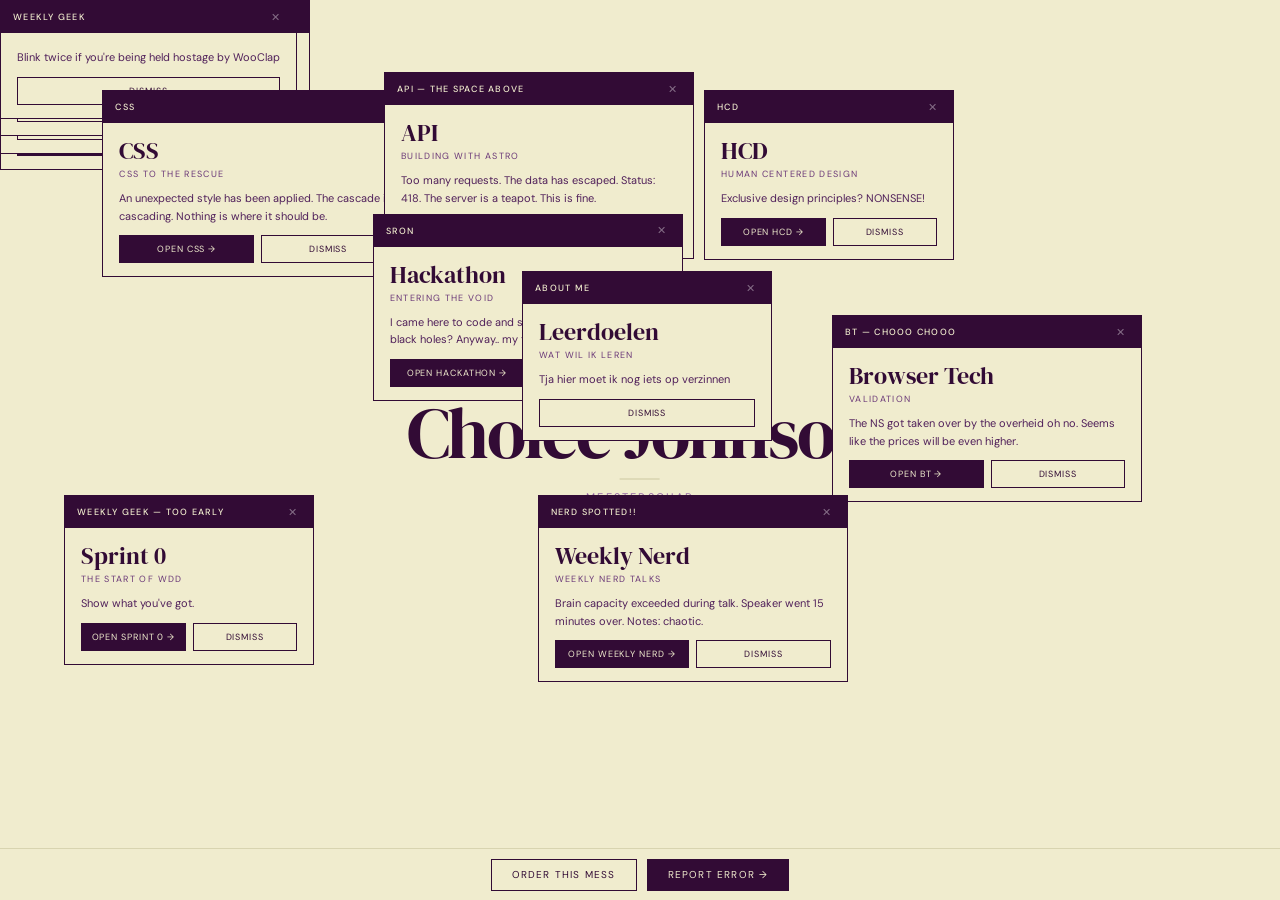
==== index.html @ 21bd7e6a "12 mei" ====
<!DOCTYPE html>
<html lang="en">
<head>
  <meta charset="UTF-8">
  <meta name="viewport" content="width=device-width, initial-scale=1.0">
  <title>Choice Johnson — Meesterschap</title>
  <link rel="preconnect" href="https://fonts.googleapis.com">
  <link rel="preconnect" href="https://fonts.gstatic.com" crossorigin>
  <link href="https://fonts.googleapis.com/css2?family=DM+Serif+Display:ital@0;1&family=DM+Sans:wght@300;400;500&display=swap" rel="stylesheet">
  <link rel="stylesheet" href="styles/style.css">
</head>
<body>
  <input type="checkbox" id="toggle-order" hidden>

  <div id="bg-text" aria-hidden="true">
    <h1 id="bg-name">Choice Johnson 
        
    </h1>
    <div id="bg-line"></div>
    <p id="bg-sub">Meesterschap</p>
  </div>

  <div id="ordered-view">
    <div id="ordered-body">
      <div id="ordered-content">
        <h2 id="ordered-heading">I'm Choice<br>This is my blog :)</h2>
        <p id="ordered-p">Part of the WDD Meesterschap</p>
        <div id="ordered-grid">
            <a class="ordered-item" href="subjects.html#sprintnul">
                <div class="ordered-item-name">Sprint 0</div>
                <div class="ordered-item-sub">The start</div>
            </a>
            <a class="ordered-item" href="subjects.html#css">
                <div class="ordered-item-name">CSS</div>
                <div class="ordered-item-sub">CSS to the rescue</div>
            </a>
            <a class="ordered-item" href="subjects.html#bt">
                <div class="ordered-item-name">BT</div>
                <div class="ordered-item-sub">Browser Technology</div>
            </a>
            <a class="ordered-item" href="subjects.html#hcd">
                <div class="ordered-item-name">HCD</div>
                <div class="ordered-item-sub">Human Centered Design</div>
            </a>
            <a class="ordered-item" href="subjects.html#hackathon">
                <div class="ordered-item-name">Hackathon</div>
                <div class="ordered-item-sub">Coding speedrun</div>
            </a>
            <a class="ordered-item" href="subjects.html#api">
                <div class="ordered-item-name">API</div>
                <div class="ordered-item-sub">Building with data</div>
            </a>
            <a class="ordered-item" href="forum.html">
                <div class="ordered-item-name">Weekly Nerd</div>
                <div class="ordered-item-sub">Guestspeakers insights</div>
            </a>
            <a class="ordered-item" href="#">

            </a>
            <a class="ordered-item" href="#">
       
            </a>
        </div>
      </div>
    </div>
  </div>


  <div popover="manual" id="win-css" class="win subject">
    <div class="win-bar">
      <span class="win-title">CSS</span>
      <button class="win-x" popovertarget="win-css" popovertargetaction="hide" aria-label="Close">&#x2715;</button>
    </div>
    <div class="win-body">
      <p class="win-subject">CSS</p>
      <p class="win-sub">CSS to the rescue</p>
      <p class="win-msg">An unexpected style has been applied. The cascade is cascading. Nothing is where it should be.</p>
      <div class="win-btns">
        <a class="wbtn primary" href="css.html">Open CSS →</a>
        <button class="wbtn" popovertarget="win-css" popovertargetaction="hide">Dismiss</button>
      </div>
    </div>
  </div>

  <div popover="manual" id="win-hcd" class="win subject">
    <div class="win-bar">
      <span class="win-title">HCD</span>
      <button class="win-x" popovertarget="win-hcd" popovertargetaction="hide" aria-label="Close">&#x2715;</button>
    </div>
    <div class="win-body">
      <p class="win-subject">HCD</p>
      <p class="win-sub">Human Centered Design</p>
      <p class="win-msg">Exclusive design principles? NONSENSE!</p>
      <div class="win-btns">
        <a class="wbtn primary" href="hcd.html">Open HCD →</a>
        <button class="wbtn" popovertarget="win-hcd" popovertargetaction="hide">Dismiss</button>
      </div>
    </div>
  </div>

  <div popover="manual" id="win-api" class="win subject">
    <div class="win-bar">
      <span class="win-title">API — The Space Above</span>
      <button class="win-x" popovertarget="win-api" popovertargetaction="hide" aria-label="Close">&#x2715;</button>
    </div>
    <div class="win-body">
      <p class="win-subject">API</p>
      <p class="win-sub">Building with Astro</p>
      <p class="win-msg">Too many requests. The data has escaped. Status: 418. The server is a teapot. This is fine.</p>
      <div class="win-btns">
        <a class="wbtn primary" href="api.html">Open API →</a>
        <button class="wbtn" popovertarget="win-api" popovertargetaction="hide">Dismiss</button>
      </div>
    </div>
  </div>

  <div popover="manual" id="win-bt" class="win subject">
    <div class="win-bar">
      <span class="win-title">BT — chooo chooo</span>
      <button class="win-x" popovertarget="win-bt" popovertargetaction="hide" aria-label="Close">&#x2715;</button>
    </div>
    <div class="win-body">
      <p class="win-subject">Browser Tech</p>
      <p class="win-sub">Validation</p>
      <p class="win-msg">The NS got taken over by the overheid oh no. Seems like the prices will be even higher.</p>
      <div class="win-btns">
        <a class="wbtn primary" href="bt.html">Open BT →</a>
        <button class="wbtn" popovertarget="win-bt" popovertargetaction="hide">Dismiss</button>
      </div>
    </div>
  </div>

  <div popover="manual" id="win-geek" class="win subject">
    <div class="win-bar">
      <span class="win-title">Weekly Geek — Too early</span>
      <button class="win-x" popovertarget="win-geek" popovertargetaction="hide" aria-label="Close">&#x2715;</button>
    </div>
    <div class="win-body">
      <p class="win-subject">Sprint 0</p>
      <p class="win-sub">The start of WDD</p>
      <p class="win-msg">Show what you've got.</p>
      <div class="win-btns">
        <a class="wbtn primary" href="forum.html">Open Sprint 0 →</a>
        <button class="wbtn" popovertarget="win-geek" popovertargetaction="hide">Dismiss</button>
      </div>
    </div>
  </div>

  <div popover="manual" id="win-nerd" class="win subject">
    <div class="win-bar">
      <span class="win-title">NERD SPOTTED!!</span>
      <button class="win-x" popovertarget="win-nerd" popovertargetaction="hide" aria-label="Close">&#x2715;</button>
    </div>
    <div class="win-body">
      <p class="win-subject">Weekly Nerd</p>
      <p class="win-sub">Weekly nerd talks</p>
      <p class="win-msg">Brain capacity exceeded during talk. Speaker went 15 minutes over. Notes: chaotic.</p>
      <div class="win-btns">
        <a class="wbtn primary" href="forum.html">Open Weekly Nerd →</a>
        <button class="wbtn" popovertarget="win-nerd" popovertargetaction="hide">Dismiss</button>
      </div>
    </div>
  </div>

  <div popover="manual" id="win-hack" class="win subject">
    <div class="win-bar">
      <span class="win-title">SRON</span>
      <button class="win-x" popovertarget="win-hack" popovertargetaction="hide" aria-label="Close">&#x2715;</button>
    </div>
    <div class="win-body">
      <p class="win-subject">Hackathon</p>
      <p class="win-sub">Entering The VOID</p>
      <p class="win-msg">I came here to code and somehow got involved with black holes? Anyway.. my team won!!!</p>
      <div class="win-btns">
        <a class="wbtn primary" href="subjects.html#hackathon">Open Hackathon →</a>
        <button class="wbtn" popovertarget="win-hack" popovertargetaction="hide">Dismiss</button>
      </div>
    </div>
  </div>

  <div popover="manual" id="win-leer" class="win subject">
    <div class="win-bar">
      <span class="win-title">About me</span>
      <button class="win-x" popovertarget="win-leer" popovertargetaction="hide" aria-label="Close">&#x2715;</button>
    </div>
    <div class="win-body">
      <p class="win-subject">Leerdoelen</p>
      <p class="win-sub">Wat wil ik leren</p>
      <p class="win-msg">Tja hier moet ik nog iets op verzinnen</p>
      <div class="win-btns">
        <!-- <a class="wbtn primary" href="subjects.html#hackathon">Open Hackathon →</a> -->
        <button class="wbtn" popovertarget="win-hack" popovertargetaction="hide">Dismiss</button>
      </div>
    </div>
  </div>


  <div popover="manual" id="win-forum" class="win">
    <div class="win-bar">
      <span class="win-title">FORUM — TALKS ARCHIVE</span>
      <button class="win-x" popovertarget="win-forum" popovertargetaction="hide" aria-label="Close">&#x2715;</button>
    </div>
    <div class="win-body">
      <p class="win-subject">The Forum</p>
      <p class="win-sub">Weekly Nerd Talks</p>
      <p class="win-msg">Report errors found on this website.</p>
      <div class="win-btns">
        <a class="wbtn primary" href="forum.html">Open Forum →</a>
        <button class="wbtn" popovertarget="win-forum" popovertargetaction="hide">Dismiss</button>
      </div>
    </div>
  </div>

  <!-- random teksten voor js-->

  <div popover="manual" id="deco-1" class="win deco">
    <div class="win-bar"><span class="win-title">SNOOZE.EXE — FATAL ERROR</span><button class="win-x" popovertarget="deco-1" popovertargetaction="hide" aria-label="Close">&#x2715;</button></div>
    <div class="win-body">
    <p class="win-msg">Choice has hit snooze way too many times </p>
    <div class="win-btns">
        <button class="wbtn" popovertarget="deco-1" popovertargetaction="hide">Dismiss</button>
    </div>
    </div>
  </div>

  <div popover="manual" id="deco-2" class="win deco">
    <div class="win-bar"><span class="win-title">WARNING — DEADLINE APPROACHING</span><button class="win-x" popovertarget="deco-2" popovertargetaction="hide" aria-label="Close">&#x2715;</button></div>
    <div class="win-body">
    <p class="win-msg">One or more deadlines are critically close. Sleep has been deprecated.</p><div class="win-btns"><button class="wbtn" popovertarget="deco-2" popovertargetaction="hide">Dismiss</button></div></div>
  </div>

  <div popover="manual" id="deco-3" class="win deco">
    <div class="win-bar"><span class="win-title">SYSTEM — LOW MEMORY</span><button class="win-x" popovertarget="deco-3" popovertargetaction="hide" aria-label="Close">&#x2715;</button></div>
    <div class="win-body">
    <p class="win-msg">Your brain is running low on available memory. Consider closing 47 browser tabs.</p><div class="win-btns"><button class="wbtn" popovertarget="deco-3" popovertargetaction="hide">Dismiss</button></div></div>
  </div>

  <div popover="manual" id="deco-4" class="win deco">
    <div class="win-bar"><span class="win-title">ISSUE — STARTOVER.EXE</span><button class="win-x" popovertarget="deco-4" popovertargetaction="hide" aria-label="Close">&#x2715;</button></div>
    <div class="win-body">
    <p class="win-msg">Choice has scrapped and started over for the 4th time this week. You're behind. Maybe stick to one idea..</p><div class="win-btns"><button class="wbtn" popovertarget="deco-4" popovertargetaction="hide">Dismiss</button></div></div>
  </div>

  <div popover="manual" id="deco-5" class="win deco">
    <div class="win-bar"><span class="win-title">NOTICE — FEEDBACK RECEIVED</span><button class="win-x" popovertarget="deco-5" popovertargetaction="hide" aria-label="Close">&#x2715;</button></div>
    <div class="win-body">
    <p class="win-msg">"Have you considered starting over?" > feedback from week 4. Still thinking about it.</p><div class="win-btns"><button class="wbtn" popovertarget="deco-5" popovertargetaction="hide">Dismiss</button></div></div>
  </div>

  <div popover="manual" id="deco-6" class="win deco">
    <div class="win-bar"><span class="win-title">ERROR — GIT CONFLICT</span><button class="win-x" popovertarget="deco-6" popovertargetaction="hide" aria-label="Close">&#x2715;</button></div>
    <div class="win-body">
    <p class="win-msg">Merge conflict on main. Cause: unknown. Solution: cry.</p><div class="win-btns"><button class="wbtn" popovertarget="deco-6" popovertargetaction="hide">Dismiss</button></div></div>
  </div>

  <div popover="manual" id="deco-7" class="win deco">
    <div class="win-bar"><span class="win-title">REMINDER — TAKE PAUZE</span><button class="win-x" popovertarget="deco-7" popovertargetaction="hide" aria-label="Close">&#x2715;</button></div>
    <div class="win-body">
    <p class="win-msg">Daily standup in 2 minutes. You haven't started the thing you said you'd do yesterday anyway.</p><div class="win-btns"><button class="wbtn" popovertarget="deco-7" popovertargetaction="hide">Dismiss</button></div></div>
  </div>

  <div popover="manual" id="deco-8" class="win deco">
    <div class="win-bar"><span class="win-title">WARNING — CAFFEINE LEVELS CRITICAL</span><button class="win-x" popovertarget="deco-8" popovertargetaction="hide" aria-label="Close">&#x2715;</button></div>
    <div class="win-body">
    <p class="win-msg">Caffeine level is low. Productivity will decline in approximately 12 minutes. Go to Yusu.</p><div class="win-btns"><button class="wbtn" popovertarget="deco-8" popovertargetaction="hide">Dismiss</button></div></div>
  </div>

  <div popover="manual" id="deco-9" class="win deco">
    <div class="win-bar"><span class="win-title">SYSTEM — UPDATE AVAILABLE</span><button class="win-x" popovertarget="deco-9" popovertargetaction="hide" aria-label="Close">&#x2715;</button></div>
    <div class="win-body">
    <p class="win-msg">A new version of yourself is available. Install now or be reminded every 10 minutes.</p><div class="win-btns"><button class="wbtn" popovertarget="deco-9" popovertargetaction="hide">Dismiss</button></div></div>
  </div>

  <div popover="manual" id="deco-10" class="win deco">
    <div class="win-bar"><span class="win-title">Weekly Geek</span><button class="win-x" popovertarget="deco-10" popovertargetaction="hide" aria-label="Close">&#x2715;</button></div>
    <div class="win-body">
    <p class="win-msg">Blink twice if you're being held hostage by WooClap</p><div class="win-btns"><button class="wbtn" popovertarget="deco-10" popovertargetaction="hide">Dismiss</button></div></div>
  </div>

  <div id="controls">
    <label class="ctrl-btn" for="toggle-order" id="order-label"></label>
    <button class="ctrl-btn dark" id="forum-btn">Report error →</button>
  </div>

  <script src="script/main.js"></script>
  <script src="script/palette.js"></script>
</body>
</html>
---- styles/style.css ----
@import url('https://fonts.googleapis.com/css2?family=DM+Serif+Display:ital@0;1&family=DM+Sans:wght@300;400;500&display=swap');


:root {
  --color-bg:         #f5f4f0;
  --color-bg-hover:   #ece9e3;
  --color-bg-grid:    #ddd;

  --color-text:       #111;
  --color-text-muted: #888;
  --color-text-dim:   #aaa;
  --color-text-faint: #ccc;

  --color-border:     #111;
  --color-border-ui:  #e0e0dc;
  --color-border-nav: #ddd;

  --color-bar-bg:     #111;
  --color-bar-text:   #f5f4f0;
  --color-bar-x:      rgba(255, 255, 255, 0.4);
  --color-bar-x-hover:#fff;

  --color-shadow:     #111;

  --font-serif: 'DM Serif Display', serif;
  --font-sans:  'DM Sans', sans-serif;
}


*, *::before, *::after {
  margin: 0;
  padding: 0;
  box-sizing: border-box;
  user-select: none;
}


body {
  width: 100%;
  height: 100dvh;
  background: var(--color-bg);
  overflow: hidden;
  font-family: var(--font-sans);
}


#bg-text {
  position: fixed;
  top: 50%;
  left: 50%;
  transform: translate(-50%, -50%);
  text-align: center;
  pointer-events: none;
  display: flex;
  flex-direction: column;
  align-items: center;
  gap: 10px;
  z-index: 0;
}

#bg-name {
  font-family: var(--font-serif);
  font-size: clamp(40px, 8vw, 72px);
  font-weight: 400;
  color: var(--color-text);
  letter-spacing: -0.03em;
  line-height: 1;
}

#bg-line {
  width: 40px;
  height: 1px;
  background: var(--color-border-nav);
}

#bg-sub {
  font-size: 11px;
  letter-spacing: 0.2em;
  text-transform: uppercase;
  color: var(--color-text-faint);
}


#controls {
  position: fixed;
  bottom: 0;
  left: 0;
  right: 0;
  height: 52px;
  background: var(--color-bg);
  border-top: 1px solid var(--color-border-ui);
  display: flex;
  align-items: center;
  justify-content: center;
  gap: 10px;
  z-index: 99999;
}

.ctrl-btn {
  height: 32px;
  padding: 0 20px;
  border: 1px solid var(--color-border);
  background: var(--color-bg);
  font-family: var(--font-sans);
  font-size: 10px;
  letter-spacing: 0.12em;
  text-transform: uppercase;
  cursor: pointer;
  color: var(--color-text);
  transition: background 0.12s, color 0.12s;
  display: flex;
  align-items: center;
  text-decoration: none;
}

.ctrl-btn:hover {
  background: var(--color-border);
  color: var(--color-bg);
}

.ctrl-btn.dark {
  background: var(--color-border);
  color: var(--color-bg);
}

.ctrl-btn.dark:hover {
  opacity: 0.8;
}

#toggle-order:not(:checked) ~ #controls #order-label::after {
  content: 'Order this mess';
}

#toggle-order:checked ~ #controls #order-label::after {
  content: 'Break it again';
}


[popover].win {
  position: fixed;
  inset: unset;
  border: 1px solid var(--color-border);
  padding: 0;
  margin: 0;
  background: var(--color-bg);
  min-width: 250px;
  max-width: 310px;
  display: flex;
  flex-direction: column;
  transition: box-shadow 0.15s;
}

[popover].win:hover {
  box-shadow: 4px 4px 0 var(--color-shadow);
}

[popover]::backdrop {
  display: none;
}

.win-bar {
  height: 32px;
  background: var(--color-bar-bg);
  display: flex;
  align-items: center;
  padding: 0 12px;
  cursor: move;
  gap: 8px;
  flex-shrink: 0;
}

.win-title {
  font-size: 9px;
  font-weight: 500;
  color: var(--color-bar-text);
  flex: 1;
  letter-spacing: 0.14em;
  text-transform: uppercase;
}

.win-x {
  background: none;
  border: none;
  color: var(--color-bar-x);
  font-size: 11px;
  cursor: pointer;
  padding: 2px 4px;
  transition: color 0.1s;
  font-family: inherit;
  line-height: 1;
}

.win-x:hover {
  color: var(--color-bar-x-hover);
}

.win-body {
  padding: 16px 16px 13px;
  display: flex;
  flex-direction: column;
  gap: 10px;
}

.win-subject {
  font-family: var(--font-serif);
  font-size: 24px;
  color: var(--color-text);
  line-height: 1;
}

.win-sub {
  font-size: 9px;
  letter-spacing: 0.15em;
  text-transform: uppercase;
  color: var(--color-text-dim);
  margin-top: -5px;
}

.win-msg {
  font-size: 11px;
  color: var(--color-text-muted);
  line-height: 1.6;
}

.win-btns {
  display: flex;
  gap: 7px;
}

.wbtn {
  flex: 1;
  height: 28px;
  border: 1px solid var(--color-border);
  background: transparent;
  font-family: var(--font-sans);
  font-size: 9px;
  letter-spacing: 0.1em;
  text-transform: uppercase;
  cursor: pointer;
  color: var(--color-text);
  transition: background 0.12s, color 0.12s;
  display: flex;
  align-items: center;
  justify-content: center;
  text-decoration: none;
}

.wbtn:hover {
  background: var(--color-border);
  color: var(--color-bg);
}

.wbtn.primary {
  background: var(--color-border);
  color: var(--color-bg);
}

.wbtn.primary:hover {
  opacity: 0.8;
}


#ordered-view {
  position: fixed;
  top: 0;
  left: 0;
  right: 0;
  bottom: 52px;
  background: var(--color-bg);
  display: none;
  flex-direction: column;
  z-index: 500;
  overflow: auto;
}

#toggle-order:checked ~ #ordered-view {
  display: flex;
}

#toggle-order:checked ~ [popover].win {
  display: none !important;
}

#ordered-nav {
  height: 52px;
  border-bottom: 1px solid var(--color-border-nav);
  display: flex;
  align-items: center;
  padding: 0 32px;
  flex-shrink: 0;
}

#ordered-logo {
  font-family: var(--font-serif);
  font-size: 20px;
  color: var(--color-text);
}

#ordered-links {
  flex: 1;
  display: flex;
  justify-content: center;
  gap: 24px;
}

.olink {
  font-size: 12px;
  color: var(--color-text);
  text-decoration: none;
}

.olink:hover {
  text-decoration: underline;
}

#ordered-body {
  flex: 1;
  display: flex;
  align-items: center;
  justify-content: center;
  padding: 32px;
}

#ordered-content {
  max-width: 520px;
  width: 100%;
  display: flex;
  flex-direction: column;
  gap: 16px;
}

#ordered-heading {
  font-family: var(--font-serif);
  font-size: clamp(32px, 5vw, 48px);
  font-weight: 400;
  color: var(--color-text);
  letter-spacing: -0.02em;
  line-height: 1.1;
}

#ordered-p {
  font-size: 14px;
  color: var(--color-text-muted);
  line-height: 1.7;
}

#ordered-grid {
  display: grid;
  grid-template-columns: repeat(3, 1fr);
  gap: 1px;
  background: var(--color-bg-grid);
  border: 1px solid var(--color-bg-grid);
}

.ordered-item {
  background: var(--color-bg);
  padding: 14px 16px;
  cursor: pointer;
  transition: background 0.12s;
  text-decoration: none;
  display: block;
}

.ordered-item:hover {
  background: var(--color-bg-hover);
}

.ordered-item-name {
  font-family: var(--font-serif);
  font-size: 17px;
  color: var(--color-text);
}

.ordered-item-sub {
  font-size: 9px;
  color: var(--color-text-dim);
  letter-spacing: 0.1em;
  text-transform: uppercase;
  margin-top: 3px;
}


@media (max-width: 479px) {
  body {
    overflow: auto;
    height: auto;
  }

  #bg-text {
    position: relative;
    top: auto;
    left: auto;
    transform: none;
    padding: 48px 24px 24px;
  }

  #bg-name {
    font-size: clamp(36px, 12vw, 56px);
  }

  #bg-sub {
    font-size: 10px;
  }

  /* Stack all popovers as normal flow elements */
  [popover].win {
    position: relative;
    inset: unset;
    top: auto !important;
    left: auto !important;
    min-width: 0;
    max-width: 100%;
    width: calc(100% - 32px);
    margin: 0 16px;
    box-shadow: none !important;
  }

  [popover].win:hover {
    box-shadow: none;
  }

  [popover].win {
    display: flex;
  }

  #controls {
    height: 48px;
    gap: 8px;
    padding: 0 16px;
  }

  .ctrl-btn {
    font-size: 9px;
    padding: 0 14px;
    height: 30px;
  }

  #ordered-grid {
    grid-template-columns: repeat(2, 1fr);
  }

  #ordered-nav {
    padding: 0 16px;
  }

  #ordered-links {
    gap: 12px;
    flex-wrap: wrap;
    justify-content: flex-end;
  }

  .olink {
    font-size: 11px;
  }

  #ordered-body {
    padding: 24px 16px;
    align-items: flex-start;
  }

  #ordered-heading {
    font-size: clamp(28px, 8vw, 40px);
  }
}


@media (min-width: 480px) and (max-width: 767px) {
  #bg-name {
    font-size: clamp(40px, 9vw, 60px);
  }

  [popover].win {
    min-width: 220px;
    max-width: 280px;
  }

  #ordered-grid {
    grid-template-columns: repeat(2, 1fr);
  }

  #ordered-nav {
    padding: 0 20px;
  }

  #ordered-body {
    padding: 24px 20px;
  }
}


@media (min-width: 768px) and (max-width: 1023px) {
  [popover].win {
    min-width: 240px;
    max-width: 295px;
  }

  #ordered-grid {
    grid-template-columns: repeat(3, 1fr);
  }
}

@media (min-width: 1024px) {
  [popover].win {
    min-width: 250px;
    max-width: 310px;
  }
}


@media (max-width: 479px) {
  #ordered-view {
    display: flex;
    bottom: 0;
  }

  [popover].win {
    display: none !important;
  }

  #order-label {
    display: none;
  }
}


@media (prefers-reduced-motion: reduce) {
  [popover].win {
    transition: none;
  }
}
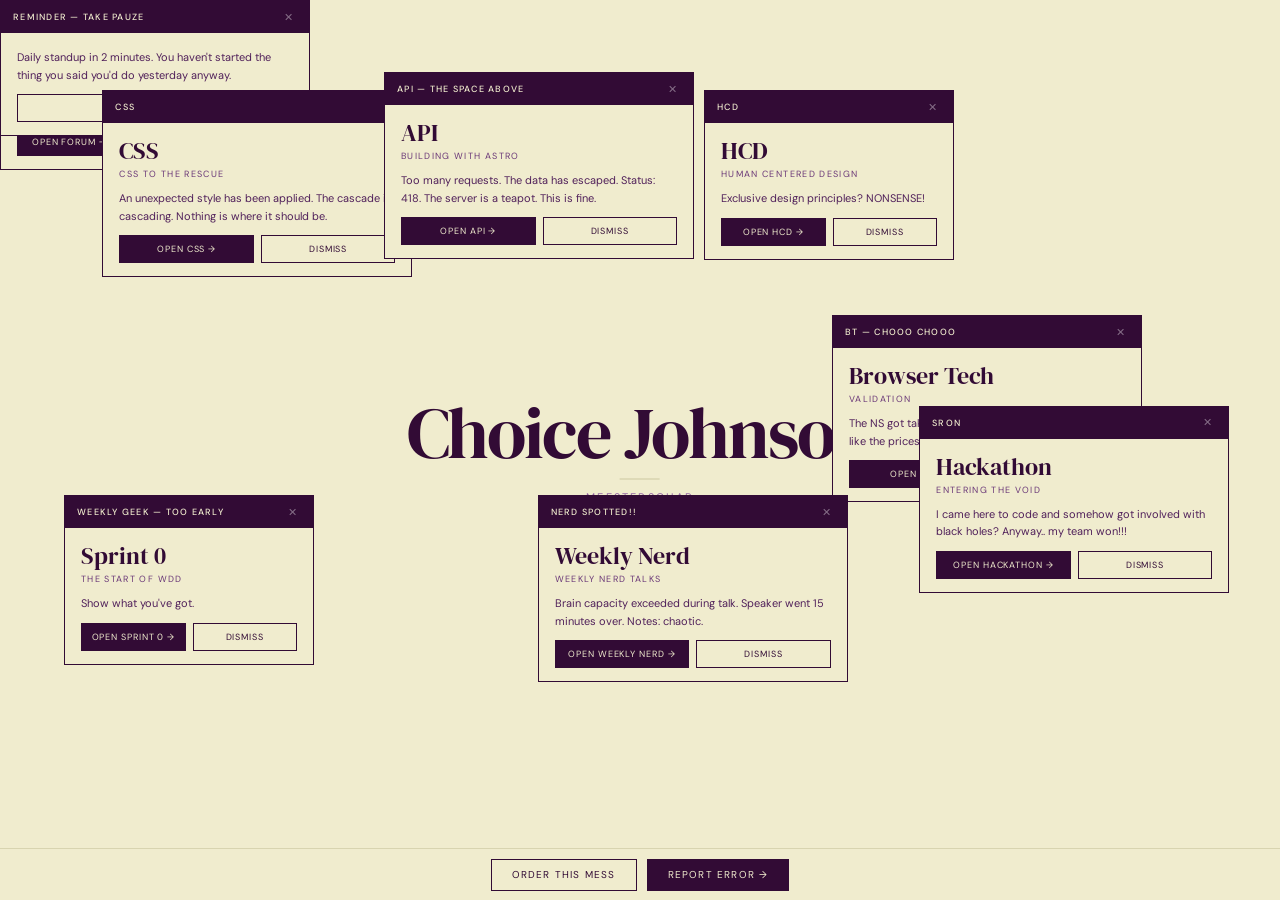
==== commit ba1db7db: "." ====
--- a/index.html
+++ b/index.html
@@ -3,7 +3,7 @@
 <head>
   <meta charset="UTF-8">
   <meta name="viewport" content="width=device-width, initial-scale=1.0">
-  <title>Choice Johnson — Meesterschap</title>
+  <title>Meesterschap Choice Johnson</title>
   <link rel="preconnect" href="https://fonts.googleapis.com">
   <link rel="preconnect" href="https://fonts.gstatic.com" crossorigin>
   <link href="https://fonts.googleapis.com/css2?family=DM+Serif+Display:ital@0;1&family=DM+Sans:wght@300;400;500&display=swap" rel="stylesheet">
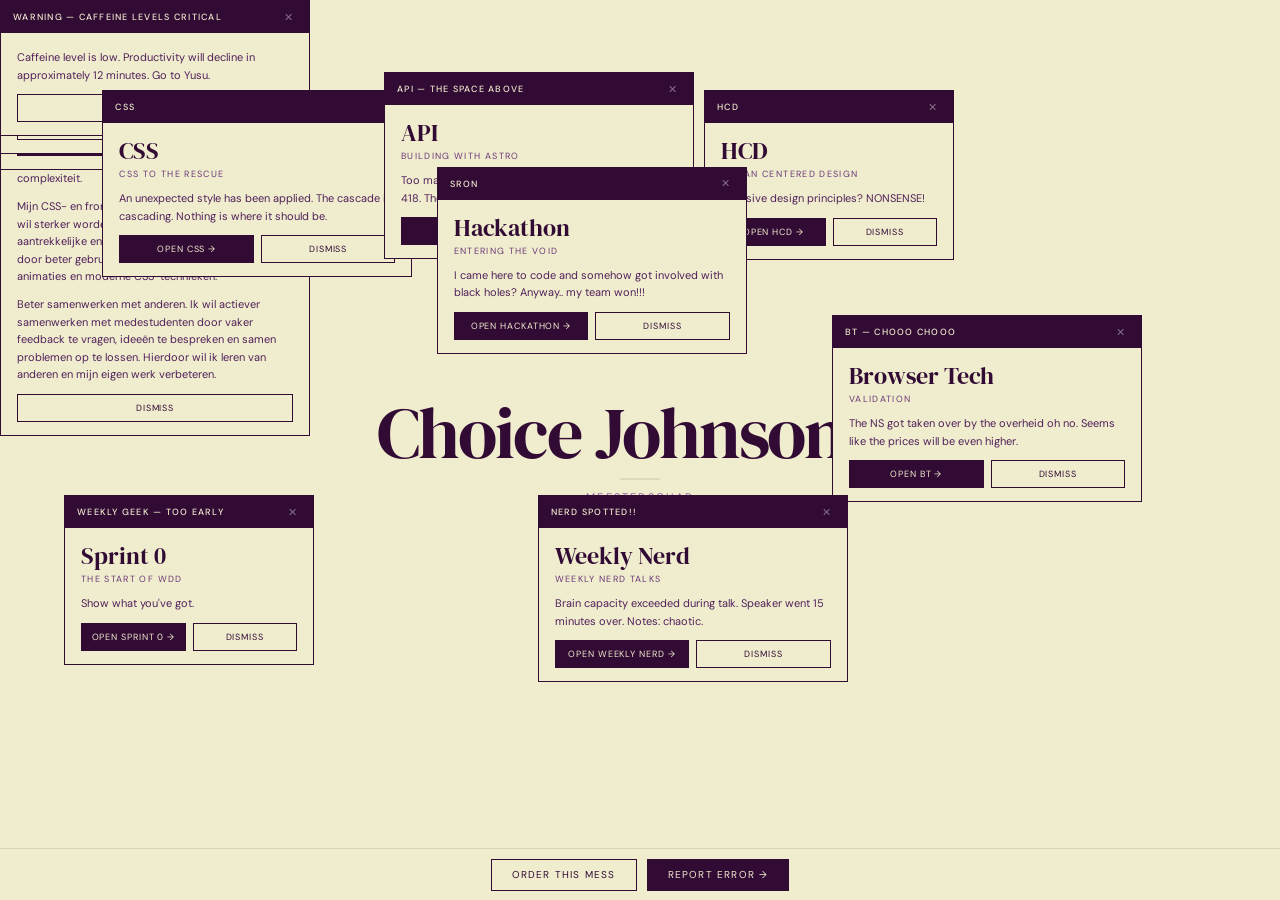
==== commit 533cb1b2: "13 mei" ====
--- a/index.html
+++ b/index.html
@@ -3,19 +3,19 @@
 <head>
   <meta charset="UTF-8">
   <meta name="viewport" content="width=device-width, initial-scale=1.0">
-  <title>Meesterschap Choice Johnson</title>
+  <title>Meesterschap Choice</title>
   <link rel="preconnect" href="https://fonts.googleapis.com">
   <link rel="preconnect" href="https://fonts.gstatic.com" crossorigin>
   <link href="https://fonts.googleapis.com/css2?family=DM+Serif+Display:ital@0;1&family=DM+Sans:wght@300;400;500&display=swap" rel="stylesheet">
   <link rel="stylesheet" href="styles/style.css">
+  <link rel="icon" type="image/png" href="images/starcj.png">
+
 </head>
 <body>
   <input type="checkbox" id="toggle-order" hidden>
 
   <div id="bg-text" aria-hidden="true">
-    <h1 id="bg-name">Choice Johnson 
-        
-    </h1>
+    <h1 id="bg-name">Choice Johnson :)</h1>
     <div id="bg-line"></div>
     <p id="bg-sub">Meesterschap</p>
   </div>
@@ -180,16 +180,17 @@
 
   <div popover="manual" id="win-leer" class="win subject">
     <div class="win-bar">
-      <span class="win-title">About me</span>
+      <span class="win-title">Leerdoelen</span>
       <button class="win-x" popovertarget="win-leer" popovertargetaction="hide" aria-label="Close">&#x2715;</button>
     </div>
     <div class="win-body">
       <p class="win-subject">Leerdoelen</p>
       <p class="win-sub">Wat wil ik leren</p>
-      <p class="win-msg">Tja hier moet ik nog iets op verzinnen</p>
-      <div class="win-btns">
-        <!-- <a class="wbtn primary" href="subjects.html#hackathon">Open Hackathon →</a> -->
-        <button class="wbtn" popovertarget="win-hack" popovertargetaction="hide">Dismiss</button>
+      <p class="win-msg">Betere keuzes maken in webtechnologie. Ik wil beter begrijpen wanneer ik HTML, CSS of JavaScript moet gebruiken, zodat ik efficiëntere en toegankelijkere oplossingen kan bouwen zonder onnodige complexiteit.</p>
+      <p class="win-msg">Mijn CSS- en front-end skills verder ontwikkelen. Ik wil sterker worden in het maken van visueel aantrekkelijke en goed gestructureerde interfaces door beter gebruik te maken van layout systemen, animaties en moderne CSS-technieken.</p>
+      <p class="win-msg">Beter samenwerken met anderen. Ik wil actiever samenwerken met medestudenten door vaker feedback te vragen, ideeën te bespreken en samen problemen op te lossen. Hierdoor wil ik leren van anderen en mijn eigen werk verbeteren.</p>
+      <div class="win-btns">
+        <button class="wbtn" popovertarget="win-leer" popovertargetaction="hide">Dismiss</button>
       </div>
     </div>
   </div>
@@ -197,13 +198,13 @@
 
   <div popover="manual" id="win-forum" class="win">
     <div class="win-bar">
-      <span class="win-title">FORUM — TALKS ARCHIVE</span>
+      <span class="win-title">r/FORUM</span>
       <button class="win-x" popovertarget="win-forum" popovertargetaction="hide" aria-label="Close">&#x2715;</button>
     </div>
     <div class="win-body">
       <p class="win-subject">The Forum</p>
-      <p class="win-sub">Weekly Nerd Talks</p>
-      <p class="win-msg">Report errors found on this website.</p>
+      <p class="win-sub">Weekly Nerds and other stuff</p>
+      <p class="win-msg">Click to see threads.</p>
       <div class="win-btns">
         <a class="wbtn primary" href="forum.html">Open Forum →</a>
         <button class="wbtn" popovertarget="win-forum" popovertargetaction="hide">Dismiss</button>
--- a/styles/style.css
+++ b/styles/style.css
@@ -402,7 +402,6 @@
     font-size: 10px;
   }
 
-  /* Stack all popovers as normal flow elements */
   [popover].win {
     position: relative;
     inset: unset;
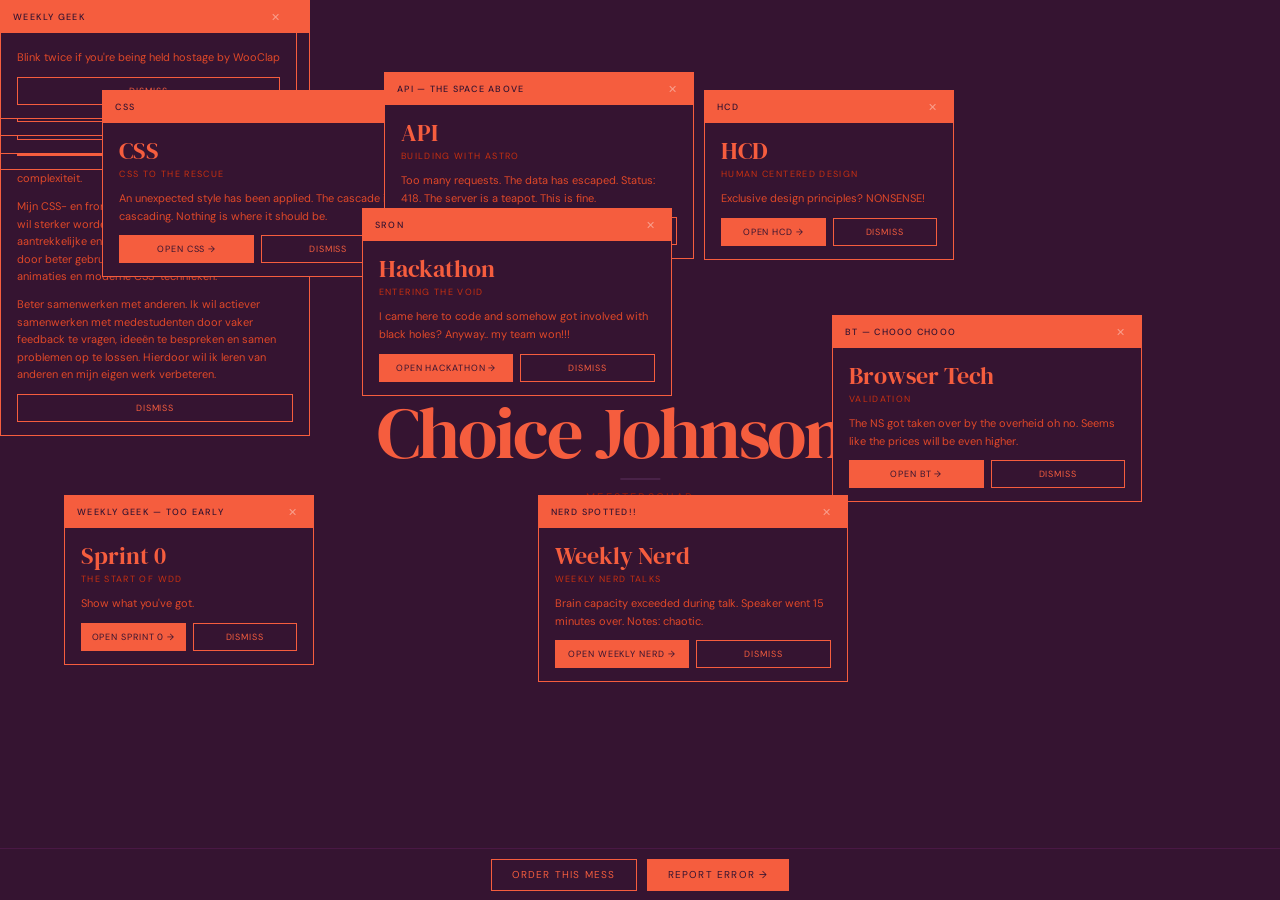
==== commit 520afa89: "links veranderd" ====
--- a/index.html
+++ b/index.html
@@ -76,7 +76,7 @@
       <p class="win-sub">CSS to the rescue</p>
       <p class="win-msg">An unexpected style has been applied. The cascade is cascading. Nothing is where it should be.</p>
       <div class="win-btns">
-        <a class="wbtn primary" href="css.html">Open CSS →</a>
+        <a class="wbtn primary" href="subjects.html#css">Open CSS →</a>
         <button class="wbtn" popovertarget="win-css" popovertargetaction="hide">Dismiss</button>
       </div>
     </div>
@@ -92,7 +92,7 @@
       <p class="win-sub">Human Centered Design</p>
       <p class="win-msg">Exclusive design principles? NONSENSE!</p>
       <div class="win-btns">
-        <a class="wbtn primary" href="hcd.html">Open HCD →</a>
+        <a class="wbtn primary" href="subjects.html#hcd">Open HCD →</a>
         <button class="wbtn" popovertarget="win-hcd" popovertargetaction="hide">Dismiss</button>
       </div>
     </div>
@@ -108,7 +108,7 @@
       <p class="win-sub">Building with Astro</p>
       <p class="win-msg">Too many requests. The data has escaped. Status: 418. The server is a teapot. This is fine.</p>
       <div class="win-btns">
-        <a class="wbtn primary" href="api.html">Open API →</a>
+        <a class="wbtn primary" href="subjects.html#api">Open API →</a>
         <button class="wbtn" popovertarget="win-api" popovertargetaction="hide">Dismiss</button>
       </div>
     </div>
@@ -124,7 +124,7 @@
       <p class="win-sub">Validation</p>
       <p class="win-msg">The NS got taken over by the overheid oh no. Seems like the prices will be even higher.</p>
       <div class="win-btns">
-        <a class="wbtn primary" href="bt.html">Open BT →</a>
+        <a class="wbtn primary" href="subjects.html#bt">Open BT →</a>
         <button class="wbtn" popovertarget="win-bt" popovertargetaction="hide">Dismiss</button>
       </div>
     </div>
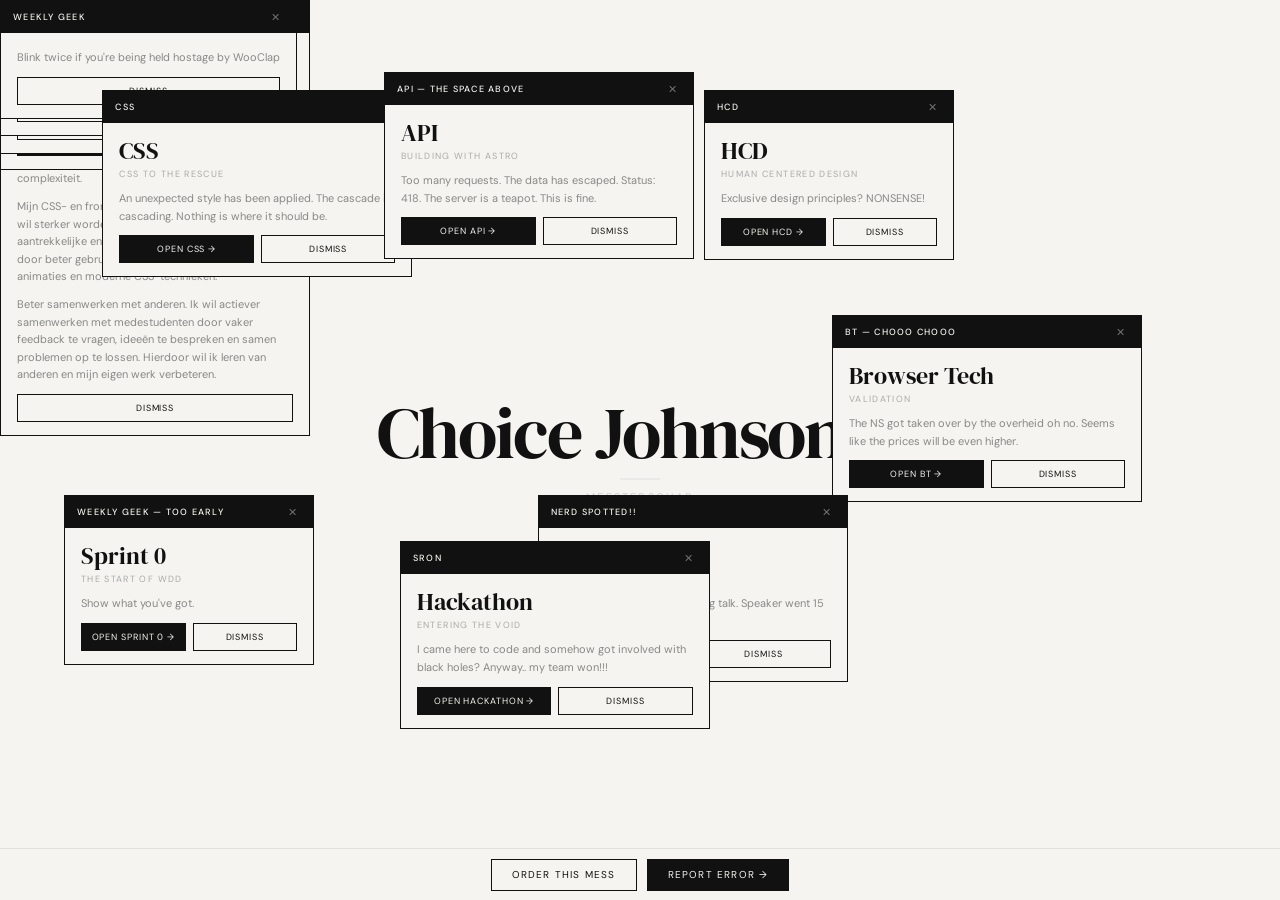
==== commit f5a96f6f: "updates blog" ====
--- a/index.html
+++ b/index.html
@@ -24,7 +24,6 @@
     <div id="ordered-body">
       <div id="ordered-content">
         <h2 id="ordered-heading">I'm Choice<br>This is my blog :)</h2>
-        <p id="ordered-p">Part of the WDD Meesterschap</p>
         <div id="ordered-grid">
             <a class="ordered-item" href="subjects.html#sprintnul">
                 <div class="ordered-item-name">Sprint 0</div>
@@ -50,15 +49,17 @@
                 <div class="ordered-item-name">API</div>
                 <div class="ordered-item-sub">Building with data</div>
             </a>
+            <a class="ordered-item" href="subjects.html#meesterproef">
+                <div class="ordered-item-name">Meesterproef</div>
+                <div class="ordered-item-sub">(ink). X Mensenkenners</div>
+            </a>
+            <a class="ordered-item" href="leerdoelen.html">
+                <div class="ordered-item-name">Leerdoelen</div>
+                <div class="ordered-item-sub">To learn...</div>
+            </a>
             <a class="ordered-item" href="forum.html">
                 <div class="ordered-item-name">Weekly Nerd</div>
                 <div class="ordered-item-sub">Guestspeakers insights</div>
-            </a>
-            <a class="ordered-item" href="#">
-
-            </a>
-            <a class="ordered-item" href="#">
-       
             </a>
         </div>
       </div>
